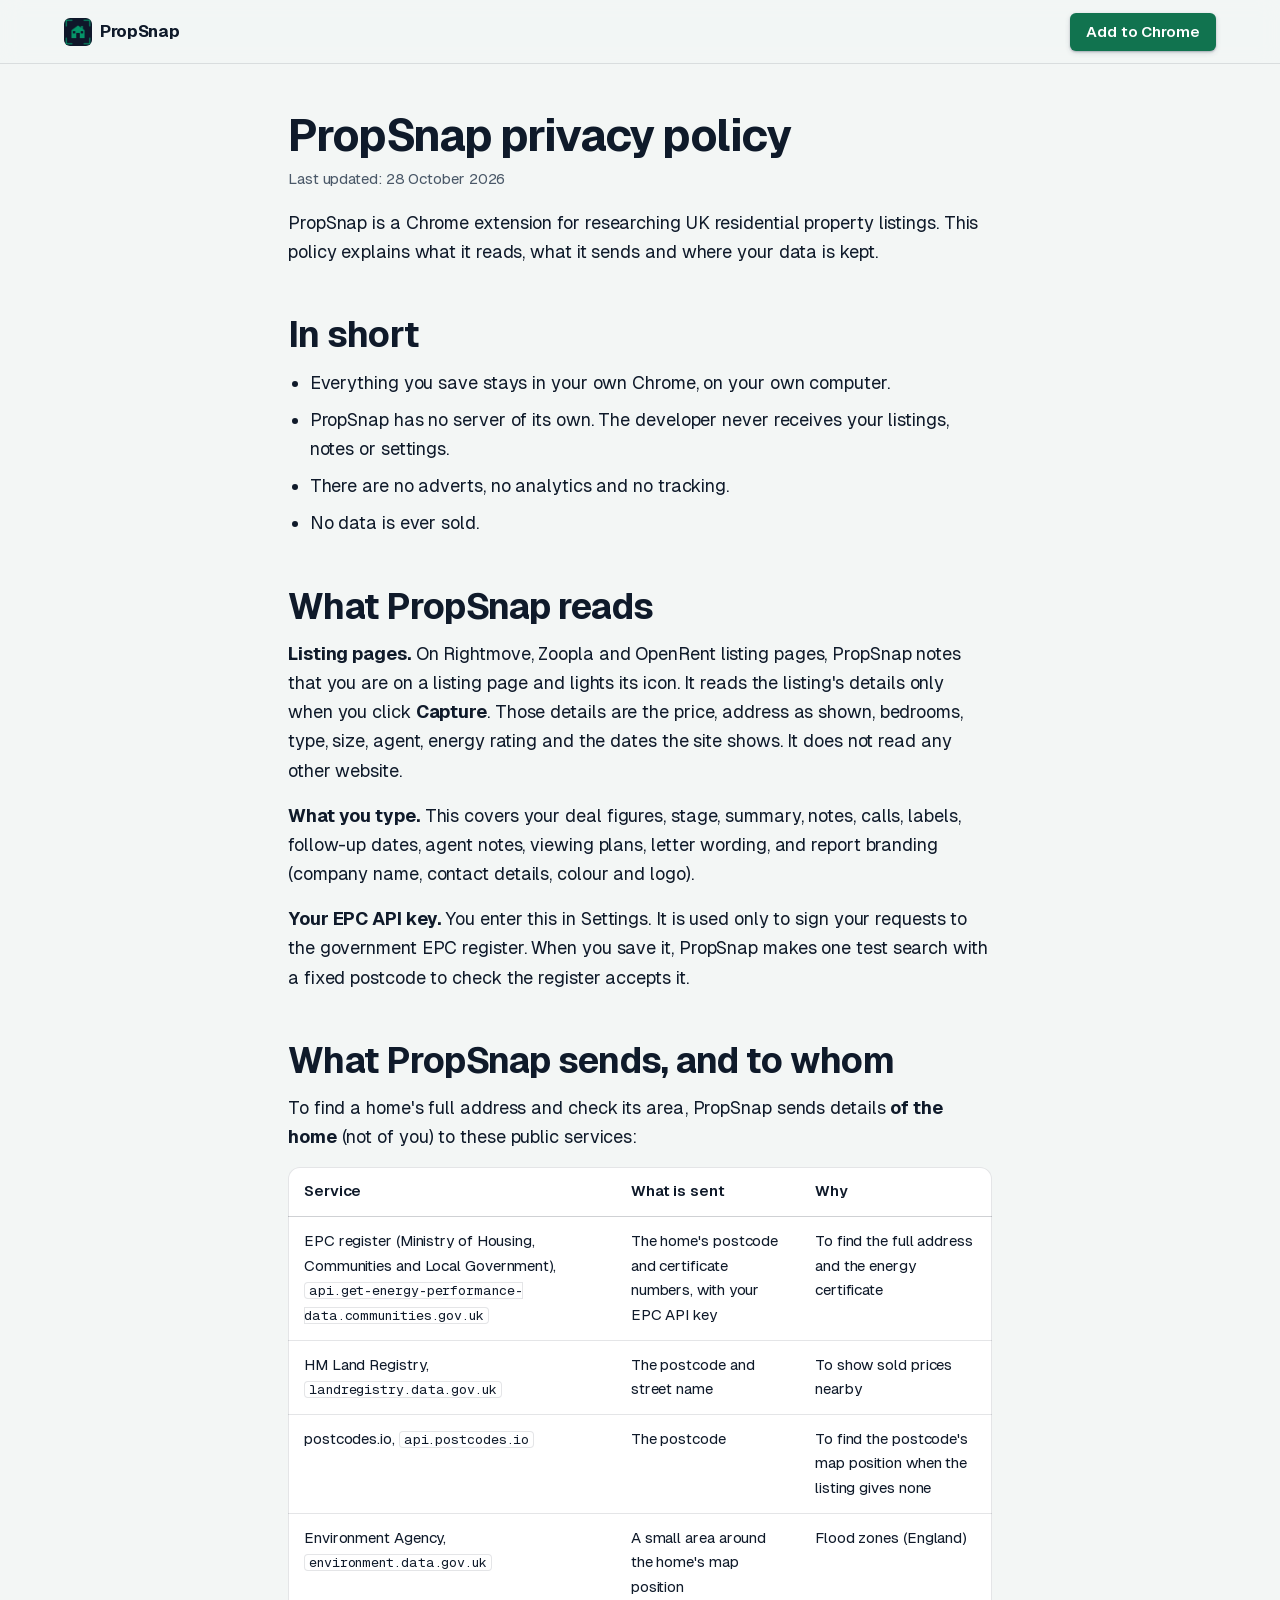
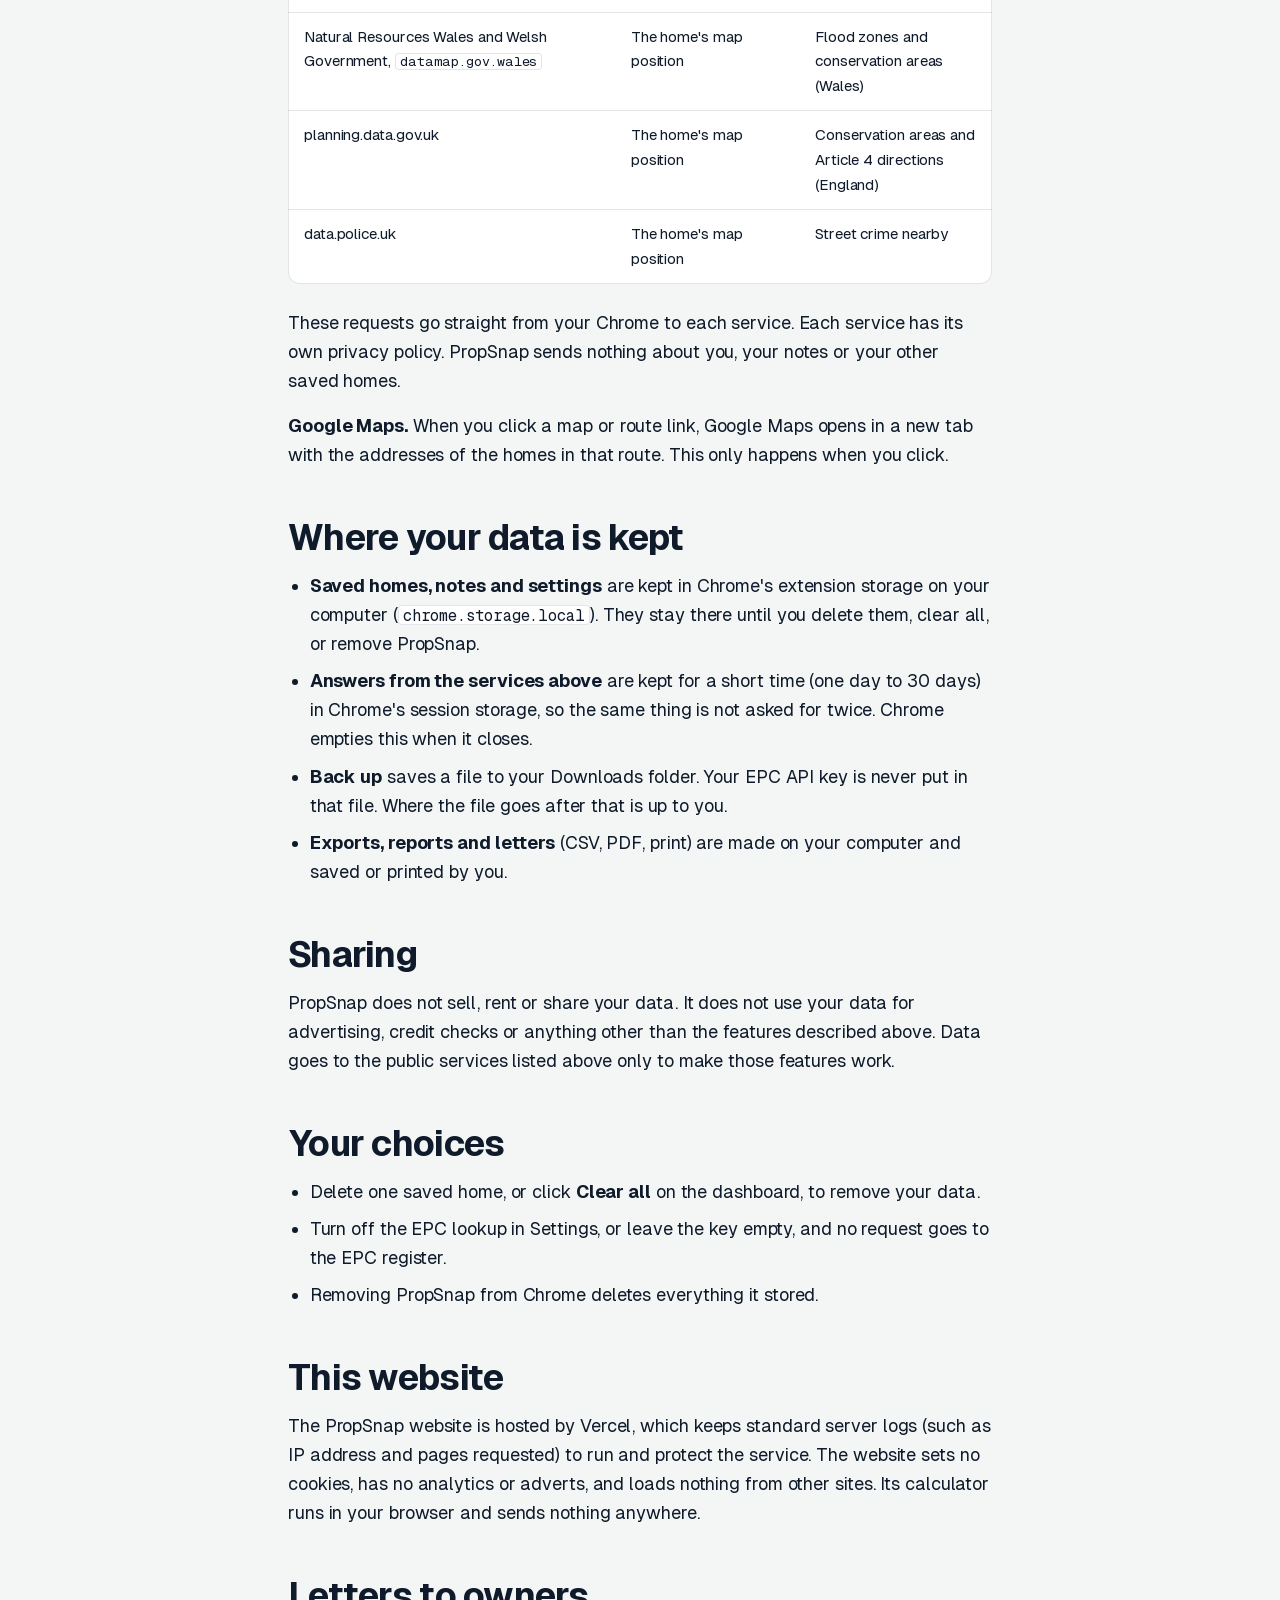
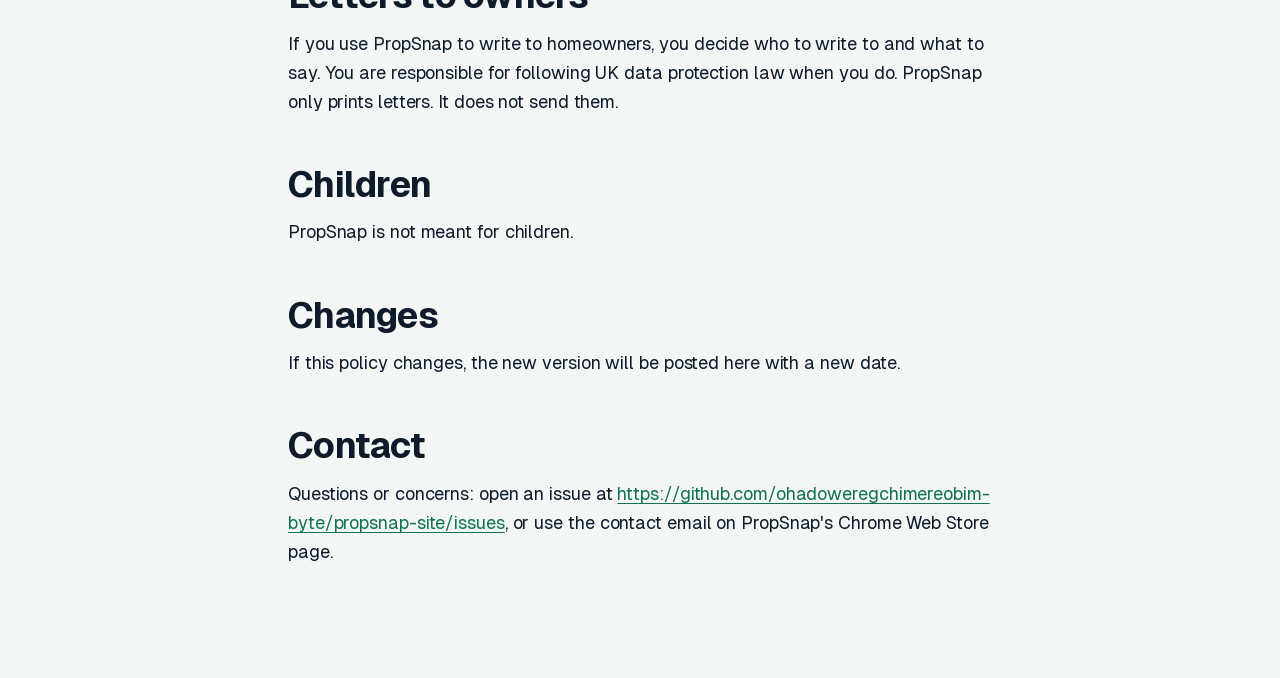
==== privacy.html @ fe771ac7 "Host the landing page on Vercel - vercel.json: no framework, the site is this folder, short URLs   (" ====
<!doctype html>
<html lang="en-GB">
<head>
<meta charset="utf-8">
<meta name="viewport" content="width=device-width, initial-scale=1">
<title>PropSnap privacy policy</title>
<meta name="description" content="What the PropSnap Chrome extension reads, what it sends to which public service, and where your data is kept.">
<link rel="canonical" href="https://propsnap-site.vercel.app/privacy">
<link rel="icon" type="image/png" sizes="32x32" href="img/icon-32.png">
<link rel="stylesheet" href="scrollcraft.css">
<link rel="stylesheet" href="site.css">
</head>
<body class="doc">
<header class="chrome">
  <a class="chrome__brand" href="/" aria-label="PropSnap home">
    <img src="img/icon-32.png" width="28" height="28" alt="">
    <span>PropSnap</span>
  </a>
  <a class="btn btn--primary chrome__cta" href="https://chromewebstore.google.com/detail/ddcjkdlbipmbgdielbhfnbcodddoemjd">Add to Chrome</a>
</header>
<main class="sc-wrap doc__body">
<!-- Generated from PRIVACY.md by tools/build-privacy.mjs. Edit PRIVACY.md, not this file. -->
<h1>PropSnap privacy policy</h1>
<p>Last updated: 28 October 2026</p>
<p>PropSnap is a Chrome extension for researching UK residential property listings. This policy explains what it reads, what it sends and where your data is kept.</p>
<h2>In short</h2>
<ul><li>Everything you save stays in your own Chrome, on your own computer.</li><li>PropSnap has no server of its own. The developer never receives your listings, notes or settings.</li><li>There are no adverts, no analytics and no tracking.</li><li>No data is ever sold.</li></ul>
<h2>What PropSnap reads</h2>
<p><strong>Listing pages.</strong> On Rightmove, Zoopla and OpenRent listing pages, PropSnap notes that you are on a listing page and lights its icon. It reads the listing's details only when you click <strong>Capture</strong>. Those details are the price, address as shown, bedrooms, type, size, agent, energy rating and the dates the site shows. It does not read any other website.</p>
<p><strong>What you type.</strong> This covers your deal figures, stage, summary, notes, calls, labels, follow-up dates, agent notes, viewing plans, letter wording, and report branding (company name, contact details, colour and logo).</p>
<p><strong>Your EPC API key.</strong> You enter this in Settings. It is used only to sign your requests to the government EPC register. When you save it, PropSnap makes one test search with a fixed postcode to check the register accepts it.</p>
<h2>What PropSnap sends, and to whom</h2>
<p>To find a home's full address and check its area, PropSnap sends details <strong>of the home</strong> (not of you) to these public services:</p>
<div class="table-wrap"><table><thead><tr><th scope="col">Service</th><th scope="col">What is sent</th><th scope="col">Why</th></tr></thead><tbody><tr><td>EPC register (Ministry of Housing, Communities and Local Government), <code>api.get-energy-performance-data.communities.gov.uk</code></td><td>The home's postcode and certificate numbers, with your EPC API key</td><td>To find the full address and the energy certificate</td></tr><tr><td>HM Land Registry, <code>landregistry.data.gov.uk</code></td><td>The postcode and street name</td><td>To show sold prices nearby</td></tr><tr><td>postcodes.io, <code>api.postcodes.io</code></td><td>The postcode</td><td>To find the postcode's map position when the listing gives none</td></tr><tr><td>Environment Agency, <code>environment.data.gov.uk</code></td><td>A small area around the home's map position</td><td>Flood zones (England)</td></tr><tr><td>Natural Resources Wales and Welsh Government, <code>datamap.gov.wales</code></td><td>The home's map position</td><td>Flood zones and conservation areas (Wales)</td></tr><tr><td>planning.data.gov.uk</td><td>The home's map position</td><td>Conservation areas and Article 4 directions (England)</td></tr><tr><td>data.police.uk</td><td>The home's map position</td><td>Street crime nearby</td></tr></tbody></table></div>
<p>These requests go straight from your Chrome to each service. Each service has its own privacy policy. PropSnap sends nothing about you, your notes or your other saved homes.</p>
<p><strong>Google Maps.</strong> When you click a map or route link, Google Maps opens in a new tab with the addresses of the homes in that route. This only happens when you click.</p>
<h2>Where your data is kept</h2>
<ul><li><strong>Saved homes, notes and settings</strong> are kept in Chrome's extension storage on your computer (<code>chrome.storage.local</code>). They stay there until you delete them, clear all, or remove PropSnap.</li><li><strong>Answers from the services above</strong> are kept for a short time (one day to 30 days) in Chrome's session storage, so the same thing is not asked for twice. Chrome empties this when it closes.</li><li><strong>Back up</strong> saves a file to your Downloads folder. Your EPC API key is never put in that file. Where the file goes after that is up to you.</li><li><strong>Exports, reports and letters</strong> (CSV, PDF, print) are made on your computer and saved or printed by you.</li></ul>
<h2>Sharing</h2>
<p>PropSnap does not sell, rent or share your data. It does not use your data for advertising, credit checks or anything other than the features described above. Data goes to the public services listed above only to make those features work.</p>
<h2>Your choices</h2>
<ul><li>Delete one saved home, or click <strong>Clear all</strong> on the dashboard, to remove your data.</li><li>Turn off the EPC lookup in Settings, or leave the key empty, and no request goes to the EPC register.</li><li>Removing PropSnap from Chrome deletes everything it stored.</li></ul>
<h2>This website</h2>
<p>The PropSnap website is hosted by Vercel, which keeps standard server logs (such as IP address and pages requested) to run and protect the service. The website sets no cookies, has no analytics or adverts, and loads nothing from other sites. Its calculator runs in your browser and sends nothing anywhere.</p>
<h2>Letters to owners</h2>
<p>If you use PropSnap to write to homeowners, you decide who to write to and what to say. You are responsible for following UK data protection law when you do. PropSnap only prints letters. It does not send them.</p>
<h2>Children</h2>
<p>PropSnap is not meant for children.</p>
<h2>Changes</h2>
<p>If this policy changes, the new version will be posted here with a new date.</p>
<h2>Contact</h2>
<p>Questions or concerns: open an issue at <a href="https://github.com/ohadoweregchimereobim-byte/propsnap-site/issues">https://github.com/ohadoweregchimereobim-byte/propsnap-site/issues</a>, or use the contact email on PropSnap's Chrome Web Store page.</p>
</main>
</body>
</html>
---- scrollcraft.css ----
/* ============================================================================
   scrollcraft.css: the taste floor
   ----------------------------------------------------------------------------
   Two layers, and the split matters:

     TOKENS   what you override per brand. Colour roles, the type ramp, the
              spacing scale, elevation, motion. A brand is ~12 values.
     DEVICES  what the engine drives. Do not restyle these to taste; they are
              the mechanism. Style your own markup instead.

   Nothing here draws a "component". There are no card, badge, or pill classes,
   because a stylesheet that ships those is how every page built on it ends up
   with the same shapes. You get a floor and a vocabulary; the composition is
   yours.
   ========================================================================== */

/* ---------------------------------------------------------------- tokens -- */
:root {
  /* --- colour roles. Override these six and the page is rebranded. -------- */
  --sc-canvas:      #08090b;   /* the page ground. Drift interpolates this.   */
  --sc-surface:     #101217;   /* anything raised off the ground             */
  --sc-ink:         #f4f2ef;   /* primary text                               */
  --sc-ink-soft:    #9a9ba1;   /* secondary text. Tinted, never flat gray.   */
  --sc-accent:      #d8ff3e;   /* ONE accent. It owns a region, not confetti. */
  --sc-accent-ink:  #08090b;   /* text that sits on the accent               */

  --sc-hairline:    color-mix(in oklab, var(--sc-ink) 12%, transparent);
  --sc-hairline-strong: color-mix(in oklab, var(--sc-ink) 22%, transparent);

  /* --- type. Two families max. Display carries voice, text carries prose. - */
  --sc-font-display: "Instrument Sans", "Geist", system-ui, sans-serif;
  --sc-font-text:    "Geist", system-ui, sans-serif;
  --sc-font-mono:    "Geist Mono", ui-monospace, monospace;

  /* Fluid ramp. Tracking tightens as size grows because a face set at 6rem
     with 0 tracking reads loose; this is optical correction, not decoration. */
  --sc-t-xs:   clamp(0.75rem, 0.72rem + 0.15vw, 0.82rem);
  --sc-t-sm:   clamp(0.875rem, 0.84rem + 0.18vw, 0.95rem);
  --sc-t-base: clamp(1rem, 0.96rem + 0.22vw, 1.125rem);
  --sc-t-lg:   clamp(1.2rem, 1.1rem + 0.5vw, 1.5rem);
  --sc-t-xl:   clamp(1.6rem, 1.35rem + 1.2vw, 2.25rem);
  --sc-t-2xl:  clamp(2.1rem, 1.6rem + 2.4vw, 3.4rem);
  --sc-t-3xl:  clamp(2.8rem, 1.9rem + 4.2vw, 5rem);
  --sc-t-4xl:  clamp(3.4rem, 1.9rem + 6.6vw, 7.5rem);

  --sc-track-tight:  -0.035em;
  --sc-track-snug:   -0.02em;
  --sc-track-normal: -0.005em;
  --sc-track-wide:    0.08em;

  --sc-leading-none: 0.94;
  --sc-leading-tight: 1.06;
  --sc-leading-body: 1.62;

  --sc-measure: 62ch;

  /* --- space. 4px base: the useful middle steps an 8-only scale misses. --- */
  --sc-1: 0.25rem;  --sc-2: 0.5rem;   --sc-3: 0.75rem;  --sc-4: 1rem;
  --sc-5: 1.5rem;   --sc-6: 2rem;     --sc-7: 3rem;     --sc-8: 4rem;
  --sc-9: 6rem;     --sc-10: 8rem;    --sc-11: 12rem;

  /* Section rhythm is fluid so a phone doesn't inherit desktop air. */
  --sc-section: clamp(4.5rem, 9vw, 11rem);
  --sc-gutter:  clamp(1.25rem, 5vw, 5.5rem);
  --sc-maxw:    82rem;

  /* --- radius. Pick one scale for the page and hold it. ------------------- */
  --sc-r-sm: 6px;  --sc-r-md: 12px;  --sc-r-lg: 20px;  --sc-r-pill: 999px;

  /* --- elevation. Every shadow has an offset AND a soft blur, and is tinted
         to the canvas hue. A zero-offset coloured halo is decoration, not
         depth, so there isn't one here. ---------------------------------- */
  --sc-shadow-color: 220 40% 2%;
  --sc-e1: 0 1px 2px hsl(var(--sc-shadow-color) / 0.28),
           0 2px 6px -1px hsl(var(--sc-shadow-color) / 0.20);
  --sc-e2: 0 2px 4px hsl(var(--sc-shadow-color) / 0.24),
           0 8px 18px -4px hsl(var(--sc-shadow-color) / 0.30);
  --sc-e3: 0 4px 8px hsl(var(--sc-shadow-color) / 0.22),
           0 18px 40px -8px hsl(var(--sc-shadow-color) / 0.38),
           0 48px 90px -24px hsl(var(--sc-shadow-color) / 0.30);

  /* Edge light: a 1px top highlight sells a raised surface better than any
     amount of blur, because real raised things catch light on their lip. */
  --sc-edge: inset 0 1px 0 color-mix(in oklab, var(--sc-ink) 10%, transparent);

  /* --- motion. Built-in CSS easings are too weak for UI. ------------------ */
  --sc-ease-out:    cubic-bezier(0.23, 1, 0.32, 1);
  --sc-ease-in-out: cubic-bezier(0.77, 0, 0.175, 1);
  --sc-ease-drawer: cubic-bezier(0.32, 0.72, 0, 1);
  --sc-d-fast: 160ms;  --sc-d-base: 240ms;  --sc-d-slow: 420ms;

  --sc-z-stage: 1; --sc-z-copy: 20; --sc-z-chrome: 60;
}

/* --------------------------------------------------------------- reset -- */
*, *::before, *::after { box-sizing: border-box; }
html { -webkit-text-size-adjust: 100%; scroll-behavior: smooth; }
@media (prefers-reduced-motion: reduce) { html { scroll-behavior: auto; } }

body {
  margin: 0;
  background: var(--sc-canvas);
  color: var(--sc-ink);
  font-family: var(--sc-font-text);
  font-size: var(--sc-t-base);
  line-height: var(--sc-leading-body);
  letter-spacing: var(--sc-track-normal);
  -webkit-font-smoothing: antialiased;
  text-rendering: optimizeLegibility;
  font-synthesis-weight: none;
  overflow-x: clip;
}
img, video, canvas, svg { display: block; max-width: 100%; }
button, input, select, textarea { font: inherit; color: inherit; }

/* ------------------------------------------------- the browser surfaces --
   The parts you did not draw still carry the design. Selection, caret, focus
   ring, scrollbar and tabular numerals all ship with defaults that belong to no
   design system. Theming them is the cheapest signal that a page was built
   rather than assembled, and it is the step that gets skipped most reliably. */
::selection { background: var(--sc-accent); color: var(--sc-accent-ink); }
:root { caret-color: var(--sc-accent); accent-color: var(--sc-accent); }
:focus-visible {
  outline: 2px solid var(--sc-accent);
  outline-offset: 3px;
  border-radius: var(--sc-r-sm);
}
:where(a) { color: inherit; text-decoration-thickness: 1px; text-underline-offset: 0.22em; }
@supports (scrollbar-color: auto) {
  html { scrollbar-color: color-mix(in oklab, var(--sc-ink) 26%, transparent) transparent; scrollbar-width: thin; }
}
:where(table, .sc-nums, [data-sc-count]) { font-variant-numeric: tabular-nums; }

/* ----------------------------------------------------------- typography -- */
.sc-display {
  font-family: var(--sc-font-display);
  font-weight: 500;
  line-height: var(--sc-leading-none);
  letter-spacing: var(--sc-track-tight);
  text-wrap: balance;
  margin: 0;
}
.sc-display--xl { font-size: var(--sc-t-4xl); }
.sc-display--lg { font-size: var(--sc-t-3xl); }
.sc-display--md { font-size: var(--sc-t-2xl); letter-spacing: var(--sc-track-snug); }
.sc-lede {
  font-size: var(--sc-t-lg);
  line-height: 1.44;
  letter-spacing: var(--sc-track-snug);
  color: var(--sc-ink);
  max-width: 46ch;
  text-wrap: pretty;
  margin: 0;
}
.sc-body { max-width: var(--sc-measure); color: var(--sc-ink-soft); text-wrap: pretty; margin: 0; }
.sc-label {
  font-family: var(--sc-font-mono);
  font-size: var(--sc-t-xs);
  letter-spacing: var(--sc-track-wide);
  text-transform: uppercase;
  color: var(--sc-ink-soft);
}

/* ---------------------------------------------------------------- layout -- */
.sc-wrap { width: 100%; max-width: var(--sc-maxw); margin-inline: auto; padding-inline: var(--sc-gutter); }
.sc-section { padding-block: var(--sc-section); }
/* More space above a heading than below it: the gap belongs to the boundary,
   not to the pair. */
.sc-stack > * + * { margin-top: var(--sc-4); }
.sc-stack > :is(h1,h2,h3) { margin-top: var(--sc-7); }
.sc-stack > :is(h1,h2,h3):first-child { margin-top: 0; }
.sc-rule { height: 1px; border: 0; background: var(--sc-hairline); margin: 0; }

/* =============================================================== DEVICES ==
   Driven by the engine. Restyle your own markup, not these.                */

.sc-act--pinned { position: relative; }
.sc-stage {
  position: sticky; top: 0;
  height: 100vh; height: 100svh;
  overflow: clip;
  z-index: var(--sc-z-stage);
}

/* scrub / sequence media */
.sc-stage :is(video[data-sc-scrub], canvas[data-sc-sequence], .sc-stage__poster) {
  position: absolute; inset: 0;
  width: 100%; height: 100%;
  object-fit: cover;
}
video[data-sc-scrub] { opacity: 0; transition: opacity 380ms var(--sc-ease-out); }
.sc-has-clip video[data-sc-scrub] { opacity: 1; }
/* The poster is a live frame-holder, not a placeholder: it stays up until a
   real video frame has painted, which is what stops the blank-stage flash. */
.sc-stage__poster { z-index: 0; transition: opacity 380ms var(--sc-ease-out); }
.sc-has-clip .sc-stage__poster { opacity: 0; }

/* A scrim only where text sits. A full-frame darkening layer flattens the
   image everywhere to fix contrast in one corner. */
.sc-scrim {
  position: absolute; inset: 0; pointer-events: none; z-index: 1;
  background: linear-gradient(
    var(--sc-scrim-angle, 180deg),
    color-mix(in oklab, var(--sc-canvas) var(--sc-scrim-a, 78%), transparent) 0%,
    color-mix(in oklab, var(--sc-canvas) 30%, transparent) 42%,
    transparent 68%);
}
/* Point the scrim at the copy. A scrim gradient that darkens the top while the
   copy sits at the bottom fixes contrast nowhere and flattens the image
   everywhere, which is the most common way text-over-video goes wrong. */
.sc-scrim--bottom { --sc-scrim-angle: 0deg; }
.sc-scrim--left   { --sc-scrim-angle: 90deg; }
.sc-scrim--right  { --sc-scrim-angle: 270deg; }

/* Corner scrims, for copy anchored to a corner. An edge gradient has to darken
   a whole band across the frame to cover one corner; a corner gradient puts the
   density where the text is and leaves the rest of the image alone. Pair with
   .sc-copy--lead / .sc-copy--trail. */
.sc-scrim--lead {
  background: linear-gradient(to top right,
    color-mix(in oklab, var(--sc-canvas) 94%, transparent) 0%,
    color-mix(in oklab, var(--sc-canvas) 72%, transparent) 30%,
    color-mix(in oklab, var(--sc-canvas) 30%, transparent) 52%,
    transparent 72%);
}
.sc-scrim--trail {
  background: linear-gradient(to top left,
    color-mix(in oklab, var(--sc-canvas) 94%, transparent) 0%,
    color-mix(in oklab, var(--sc-canvas) 72%, transparent) 30%,
    color-mix(in oklab, var(--sc-canvas) 30%, transparent) 52%,
    transparent 72%);
}
/* A band across the bottom, for copy that spans the full width of the frame.
   That is what both corner anchors become below 860px, and it is also the right
   shape whenever the copy block is wider than a corner. */
.sc-scrim--band {
  background: linear-gradient(to top,
    color-mix(in oklab, var(--sc-canvas) 94%, transparent) 0%,
    color-mix(in oklab, var(--sc-canvas) 74%, transparent) 22%,
    color-mix(in oklab, var(--sc-canvas) 30%, transparent) 42%,
    transparent 58%);
}
.sc-scrim--vignette {
  background: radial-gradient(120% 90% at 50% 45%, transparent 40%,
              color-mix(in oklab, var(--sc-canvas) 70%, transparent) 100%);
}

/* copy over a stage.
   max-width is in rem, never ch. A `ch` on this container resolves against the
   CONTAINER's font-size (body size), not the display size of the heading inside
   it, so `max-width: 20ch` here silently produces a ~180px column and wraps a
   hero headline to six lines. Set a ch measure on the text element itself. */
.sc-copy {
  position: absolute; z-index: var(--sc-z-copy);
  inset-inline: var(--sc-gutter);
  max-width: min(46rem, 76vw);
  will-change: opacity, transform;
}
.sc-copy--lead   { left: var(--sc-gutter); bottom: clamp(3rem, 12vh, 9rem); }
/* inset-inline FIRST. It is the shorthand for left+right, so declaring it after
   `left: 50%` resets left to auto and the block drifts off the left edge. */
.sc-copy--center { inset-inline: auto; left: 50%; top: 50%; translate: -50% -50%; text-align: center; }
.sc-copy--trail  { inset-inline: auto; right: var(--sc-gutter); bottom: clamp(3rem, 12vh, 9rem); text-align: right; }

/* cue defaults: the engine writes opacity/transform inline, these are the
   pre-paint state so nothing flashes before the first read() */
[data-sc-cue] { opacity: 0; will-change: opacity, transform; }
.sc-ready [data-sc-cue] { transition: none; }

/* kinetic split */
.sc-split { display: inline-block; overflow: hidden; vertical-align: top; }
/* Descenders live below the baseline; a line mask clipped to the line box eats
   the tails off g, y, p, j. The padding buys them room back. */
.sc-split--line { display: block; padding-bottom: 0.14em; margin-bottom: -0.14em; }
.sc-split__i { display: inline-block; will-change: transform, opacity; }
.sc-is-split { opacity: 1 !important; }

/* horizontal rail */
[data-sc-pan] { display: flex; will-change: transform; }

/* reveal + parallax */
[data-sc-reveal] { will-change: clip-path; }
[data-sc-parallax] { will-change: transform; }

/* flow reveal (fires once) */
[data-sc-in], [data-sc-stagger] > * {
  opacity: 0;
  transform: translate3d(0, 14px, 0);
  transition: opacity 620ms var(--sc-ease-out), transform 620ms var(--sc-ease-out);
}
[data-sc-in].sc-in, [data-sc-stagger] > .sc-in { opacity: 1; transform: none; }

/* pointer devices */
[data-sc-tilt] { transform-style: preserve-3d; will-change: transform; }
[data-sc-magnet] { will-change: transform; }
/* isolation always; position only if nothing more specific already set it.
   Written with :where() (zero specificity) on purpose: a plain `position:
   relative` here has the same weight as `.sc-stage` and, being later in the
   file, silently wins. A stage carrying both attributes then stops being
   sticky and the whole act scrolls away instead of pinning. */
[data-sc-spotlight] { isolation: isolate; }
:where([data-sc-spotlight]) { position: relative; }
[data-sc-spotlight]::after {
  content: ""; position: absolute; inset: 0; pointer-events: none; z-index: 2;
  background: radial-gradient(
    28rem 28rem at calc(var(--sc-mx, 0.5) * 100%) calc(var(--sc-my, 0.5) * 100%),
    color-mix(in oklab, var(--sc-accent) 16%, transparent), transparent 70%);
  opacity: 0; transition: opacity var(--sc-d-slow) var(--sc-ease-out);
}
[data-sc-spotlight]:hover::after { opacity: 1; }

/* =========================================================== WORLDFLIGHT ==
   One fixed stage for the whole page. The only thing in document flow is the
   spacer, and it is empty. If you find yourself adding a section here, you want
   act mode instead: the moment a real block scrolls past the fixed stage, the
   page has a seam again and the whole point is gone.                        */

[data-sc-mode="worldflight"] { position: relative; }

.sc-world {
  position: fixed; inset: 0;
  overflow: clip;
  z-index: var(--sc-z-stage);
  background: var(--sc-canvas);
}

/* Every leg is mounted for the life of the page and stacked in the same box.
   The engine owns opacity, visibility and z-index here; do not set them. */
.sc-world__seg {
  position: absolute; inset: 0;
  opacity: 0;
  will-change: opacity;
}
.sc-world__seg > :is(video, img, canvas) {
  position: absolute; inset: 0;
  width: 100%; height: 100%;
  object-fit: cover;
}
/* The poster is the frame-holder AND the first camera move: the engine pushes
   it in slowly until a real decoded frame is available to replace it. */
.sc-world__poster {
  z-index: 0;
  transform-origin: 50% 50%;
  transition: opacity 420ms var(--sc-ease-out);
}
.sc-world__seg > video { z-index: 1; }
.sc-world__seg.sc-has-clip .sc-world__poster { opacity: 0; }
/* The act stylesheet lights a clip through its ancestor act. A worldflight leg
   has no act, so match the class the engine also writes on the clip itself. */
video[data-sc-scrub].sc-has-clip { opacity: 1; }

/* The copy layer is fixed too, and inert by default: the engine hands
   pointer-events back to a block only while it is actually legible. */
.sc-world__copy {
  position: fixed; inset: 0;
  z-index: var(--sc-z-copy);
  pointer-events: none;
}
.sc-world__scrim { position: absolute; inset: 0; pointer-events: none; z-index: 0; }
[data-sc-copy] {
  opacity: 0;
  pointer-events: none;
  will-change: opacity, transform;
}
.sc-ready [data-sc-copy] { transition: none; }

/* The track. Empty on purpose. */
.sc-world__spacer { pointer-events: none; }

/* scroll progress */
[data-sc-progress] {
  position: fixed; inset: 0 0 auto 0; height: 2px; z-index: var(--sc-z-chrome);
  background: var(--sc-accent); transform-origin: 0 50%; transform: scaleX(0);
  will-change: transform;
}

/* ----------------------------------------------------------- atmosphere --
   Depth is not only shadow. Grain keeps a flat dark ground from banding, and
   it is the difference between "a dark page" and "a lit room". */
.sc-grain { position: fixed; inset: 0; pointer-events: none; z-index: 3; opacity: 0.045; }
.sc-grain::before {
  content: ""; position: absolute; inset: -50%;
  background-image: url("data:image/svg+xml;utf8,<svg xmlns='http://www.w3.org/2000/svg' width='140' height='140'><filter id='n'><feTurbulence type='fractalNoise' baseFrequency='0.85' numOctaves='3'/></filter><rect width='140' height='140' filter='url(%23n)'/></svg>");
}

/* -------------------------------------------------------- reduced motion -- */
@media (prefers-reduced-motion: reduce) {
  /* Fewer and gentler, not zero. Opacity still carries the reveal so the page
     is comprehensible; every position change is dropped. */
  [data-sc-in], [data-sc-stagger] > * { transform: none; transition-duration: 220ms; }
  [data-sc-parallax], [data-sc-pan], .sc-split__i { transform: none !important; }
  /* A wipe is a position change too. Show reveal content settled. */
  [data-sc-reveal] { clip-path: none !important; }
  /* A rail's transform IS its navigation, not decoration. Zeroing it the way
     parallax and kinetic type are zeroed parks the act on its first screenful
     and makes everything past the fold unreachable: a device degrading into
     missing content. Hand the travel back to the reader as an ordinary scroll
     region instead, so the same items are all still gettable without motion.
     A build that would rather re-lay the rail out as a grid can still do that;
     this is the floor, not the ceiling. */
  [data-sc-act="pan"] .sc-stage,
  [data-sc-act="pan"] [data-sc-stage] {
    overflow-x: auto; overflow-y: hidden;
    overscroll-behavior-x: contain;
    scroll-snap-type: x proximity;
  }
  [data-sc-pan] > * { scroll-snap-align: center; }
  [data-sc-spotlight]::after { display: none; }
  /* A worldflight keeps its whole story here. No clip is ever fetched, so the
     posters are the film, and they cross-dissolve through exactly the same
     seams at exactly the same scroll positions. The push-in and the copy drift
     are the only things that go. */
  .sc-world__poster, [data-sc-copy] { transform: none !important; }
}

/* --------------------------------------------------------------- mobile -- */
@media (max-width: 860px) {
  .sc-copy { inset-inline: var(--sc-gutter); max-width: none; }
  .sc-copy--trail { text-align: left; }
  .sc-stage { height: 100svh; }
  /* .sc-copy--trail re-anchors to the left and spans the full width here, so a
     bottom-RIGHT corner gradient darkens the one corner the copy just left and
     guarantees a contrast failure over any bright clip. Point the density at
     the copy: the same band .sc-scrim--band paints. */
  .sc-scrim--trail {
    background: linear-gradient(to top,
      color-mix(in oklab, var(--sc-canvas) 94%, transparent) 0%,
      color-mix(in oklab, var(--sc-canvas) 74%, transparent) 22%,
      color-mix(in oklab, var(--sc-canvas) 30%, transparent) 42%,
      transparent 58%);
  }
}
---- site.css ----
/* PropSnap landing page. The engine (scrollcraft.css) is the mechanism; this
   file is the brand: six colours, one face, and the page's own layout. */

@font-face {
  font-family: "Geist";
  src: url("fonts/Geist-Variable.woff2") format("woff2");
  font-weight: 100 900;
  font-display: swap;
}
@font-face {
  font-family: "Geist Mono";
  src: url("fonts/GeistMono-Variable.woff2") format("woff2");
  font-weight: 100 900;
  font-display: swap;
}

:root {
  /* Light, cool and precise: the icon's navy as ink, its green as the one accent */
  --sc-canvas:     #f3f6f5;
  --sc-surface:    #ffffff;
  --sc-ink:        #0f1a2a;
  --sc-ink-soft:   #4a5868;
  --sc-accent:     #11734f;
  --sc-accent-ink: #ffffff;
  --sc-font-display: "Geist", system-ui, sans-serif;
  --sc-font-text:    "Geist", system-ui, sans-serif;
  --sc-font-mono:    "Geist Mono", ui-monospace, monospace;
  --sc-shadow-color: 215 40% 20%;

  --line: color-mix(in oklab, var(--sc-ink) 11%, transparent);
  --line-strong: color-mix(in oklab, var(--sc-ink) 20%, transparent);
  --ok: #11734f;
  --warn: #8a5300;
  --chrome-h: 64px;
}

body { background: var(--sc-canvas); color: var(--sc-ink); }
::selection { background: color-mix(in oklab, var(--sc-accent) 22%, transparent); }
:focus-visible { outline: 2px solid var(--sc-accent); outline-offset: 3px; border-radius: 4px; }

.skip {
  position: absolute; left: var(--sc-4); top: -100px; z-index: 100;
  background: var(--sc-ink); color: var(--sc-canvas); padding: var(--sc-2) var(--sc-3); border-radius: var(--sc-r-sm);
}
.skip:focus { top: var(--sc-3); }

/* ------------------------------------------------------------- buttons -- */
.btn {
  display: inline-flex; align-items: center; justify-content: center; gap: var(--sc-2);
  min-height: 44px; padding: 0 var(--sc-5); border-radius: var(--sc-r-sm);
  font: 600 var(--sc-t-sm)/1 var(--sc-font-text); letter-spacing: -0.005em;
  text-decoration: none; white-space: nowrap;
  transition: transform var(--sc-d-fast) var(--sc-ease-out), background-color var(--sc-d-fast) var(--sc-ease-out), box-shadow var(--sc-d-fast) var(--sc-ease-out);
}
.btn:active { transform: translateY(1px); }
.btn--primary { background: var(--sc-accent); color: var(--sc-accent-ink); box-shadow: var(--sc-e1); }
.btn--quiet { color: var(--sc-ink); box-shadow: inset 0 0 0 1px var(--line-strong); }
.btn--big { min-height: 52px; padding: 0 var(--sc-6); font-size: var(--sc-t-base); }
@media (hover: hover) and (pointer: fine) {
  .btn--primary:hover { background: color-mix(in oklab, var(--sc-accent) 88%, black); }
  .btn--quiet:hover { background: var(--sc-surface); }
}
.link { color: var(--sc-accent); font-weight: 600; text-underline-offset: 3px; text-decoration-thickness: 1px; }

/* -------------------------------------------------------------- chrome -- */
.chrome {
  position: fixed; inset: 0 0 auto; z-index: var(--sc-z-chrome); height: var(--chrome-h);
  display: flex; align-items: center; gap: var(--sc-5); padding-inline: var(--sc-gutter);
  background: color-mix(in oklab, var(--sc-canvas) 86%, transparent);
  backdrop-filter: saturate(1.4) blur(10px);
  border-bottom: 1px solid var(--line);
}
.chrome__brand { display: inline-flex; align-items: center; gap: var(--sc-2); color: var(--sc-ink); text-decoration: none; font-weight: 700; letter-spacing: -0.02em; font-size: 1.05rem; }
.chrome__brand img { border-radius: 6px; }
.chrome__tabs { display: flex; gap: var(--sc-1); margin-inline: auto; }
.chrome__tabs a {
  padding: var(--sc-2) var(--sc-3); border-radius: var(--sc-r-sm);
  color: var(--sc-ink-soft); text-decoration: none; font-size: var(--sc-t-sm); font-weight: 500;
  transition: color var(--sc-d-fast) var(--sc-ease-out), background-color var(--sc-d-fast) var(--sc-ease-out);
}
.chrome__tabs a[aria-current="true"] { color: var(--sc-ink); background: var(--sc-surface); box-shadow: inset 0 0 0 1px var(--line); }
.chrome__cta { min-height: 38px; padding-inline: var(--sc-4); }
@media (max-width: 960px) { .chrome__tabs { display: none; } .chrome__cta { margin-left: auto; } }

/* ---------------------------------------------------------- type scale -- */
.h2 {
  margin: 0; font-family: var(--sc-font-display); font-weight: 650;
  font-size: clamp(1.75rem, 1.35rem + 1.6vw, 2.6rem); line-height: 1.08;
  letter-spacing: -0.03em; text-wrap: balance;
}
.sc-body { color: var(--sc-ink-soft); }

/* ------------------------------------------------- pinned stage layout -- */
.stage {
  display: flex; align-items: center;
  padding: calc(var(--chrome-h) + var(--sc-5)) var(--sc-gutter) var(--sc-5);
}

/* Act 1: help panel beside a working surface */
.stage__grid {
  width: 100%; max-width: var(--sc-maxw); margin-inline: auto;
  display: grid; grid-template-columns: minmax(0, 5fr) minmax(0, 6fr); gap: clamp(2rem, 5vw, 5rem); align-items: center;
}
.help__title {
  margin: 0; font-weight: 700; font-size: clamp(2.1rem, 1.4rem + 2.6vw, 3.6rem);
  line-height: 1.02; letter-spacing: -0.04em; text-wrap: balance;
}
.help__lede { margin: var(--sc-5) 0 0; max-width: 46ch; color: var(--sc-ink-soft); font-size: var(--sc-t-lg); line-height: 1.5; text-wrap: pretty; }
.help__actions { display: flex; flex-wrap: wrap; gap: var(--sc-3); margin-top: var(--sc-6); }

.surface {
  position: relative; background: var(--sc-surface); border-radius: var(--sc-r-md);
  box-shadow: var(--sc-e3), inset 0 0 0 1px var(--line);
  overflow: hidden;
}
.surface__bar {
  display: flex; align-items: center; gap: 6px; padding: var(--sc-3) var(--sc-4);
  border-bottom: 1px solid var(--line); background: color-mix(in oklab, var(--sc-canvas) 60%, white);
}
.dot { width: 9px; height: 9px; border-radius: 50%; background: var(--line-strong); }
.surface__url { margin-left: var(--sc-3); font: 500 var(--sc-t-xs)/1 var(--sc-font-mono); color: var(--sc-ink-soft); }
.surface__tag, .tag {
  margin-left: auto; padding: 3px 8px; border-radius: var(--sc-r-pill);
  font: 600 0.7rem/1.2 var(--sc-font-text); letter-spacing: 0.06em; text-transform: uppercase;
  color: var(--sc-ink-soft); box-shadow: inset 0 0 0 1px var(--line-strong);
}
.listing { padding: var(--sc-5) var(--sc-5) var(--sc-4); }
.listing__price { margin: 0; font-size: var(--sc-t-xl); font-weight: 700; letter-spacing: -0.03em; font-variant-numeric: tabular-nums; }
.listing__qual { display: block; font-size: var(--sc-t-xs); font-weight: 500; letter-spacing: 0; color: var(--sc-ink-soft); }
.listing__addr { margin: var(--sc-2) 0 0; font-size: var(--sc-t-base); font-weight: 500; }
.listing__meta { margin: var(--sc-1) 0 0; font-size: var(--sc-t-sm); color: var(--sc-ink-soft); }

.popup {
  margin: 0 var(--sc-4) var(--sc-4); border-radius: var(--sc-r-sm);
  background: var(--sc-canvas); box-shadow: inset 0 0 0 1px var(--line);
  padding: var(--sc-4);
}
.popup__head { display: flex; align-items: center; gap: var(--sc-2); font-size: var(--sc-t-sm); }
.popup__head img { border-radius: 4px; }
.popup__btn {
  margin-left: auto; padding: 6px 12px; border-radius: var(--sc-r-sm);
  background: var(--sc-accent); color: var(--sc-accent-ink); font-weight: 600; font-size: var(--sc-t-xs);
  /* pressed while the capture runs, released once the address is found */
  transform: translateY(calc(clamp(0, (var(--sc-p, 0) - 0.12) * 40, 1) * clamp(0, (0.56 - var(--sc-p, 0)) * 40, 1) * 1px));
  opacity: calc(1 - 0.35 * clamp(0, (var(--sc-p, 0) - 0.12) * 40, 1) * clamp(0, (0.56 - var(--sc-p, 0)) * 40, 1));
}
.popup__status { position: relative; height: 1.6em; margin-top: var(--sc-3); font-size: var(--sc-t-sm); color: var(--sc-ink-soft); }
.popup__status p { position: absolute; inset: 0 auto auto 0; margin: 0; white-space: nowrap; }
.popup__status .is-found { color: var(--ok); font-weight: 600; }

.rows { margin: var(--sc-3) 0 0; }
.row { display: grid; grid-template-columns: 7.5rem 1fr; gap: var(--sc-3); padding: var(--sc-3) 0; border-top: 1px solid var(--line); }
.row dt { font-size: var(--sc-t-xs); color: var(--sc-ink-soft); padding-top: 2px; }
.row dd { margin: 0; font-size: var(--sc-t-sm); }
.addr { font-weight: 650; font-size: var(--sc-t-base) !important; letter-spacing: -0.01em; }

/* The signature move: each hidden character sits under a bar that lifts as
   the capture finishes. --at is the point in the act where its bar goes. */
.glyph {
  --lift: clamp(0, (var(--sc-p, 0) - var(--at)) / 0.05, 1);
  position: relative; display: inline-block; min-width: 0.62em; text-align: center;
  font-variant-numeric: tabular-nums; color: color-mix(in oklab, var(--ok) calc(var(--lift) * 100%), var(--sc-ink));
}
.glyph::after {
  content: ""; position: absolute; inset: 0.08em -0.02em 0.04em; border-radius: 2px;
  background: var(--sc-ink);
  transform-origin: right center;
  transform: scaleX(calc(1 - var(--lift)));
}
.surface__note, .shot__note {
  margin: 0; padding: var(--sc-2) var(--sc-4) var(--sc-3);
  font-size: var(--sc-t-xs); color: var(--sc-ink-soft);
}

/* --------------------------------------------------- Act 2: the facts -- */
.act-facts { padding-block: clamp(3rem, 6vw, 6rem) var(--sc-section); }
.facts {
  display: grid; gap: var(--sc-6) clamp(2rem, 4vw, 4rem);
  grid-template-columns: minmax(0, 4fr) minmax(0, 7fr);
  grid-template-areas: "intro sold" "area sold";
  align-items: start;
}
.facts__intro { grid-area: intro; padding-top: var(--sc-4); }
.panel--sold { grid-area: sold; }
.panel--area { grid-area: area; }
.panel { background: var(--sc-surface); border-radius: var(--sc-r-md); box-shadow: var(--sc-e2), inset 0 0 0 1px var(--line); overflow: hidden; }
.panel__head { display: flex; align-items: center; gap: var(--sc-3); padding: var(--sc-4) var(--sc-5); border-bottom: 1px solid var(--line); }
.panel__head h3 { margin: 0; font-size: var(--sc-t-base); font-weight: 650; letter-spacing: -0.01em; }
.table { width: 100%; border-collapse: collapse; font-size: var(--sc-t-sm); font-variant-numeric: tabular-nums; }
.table th { text-align: left; font-weight: 500; font-size: var(--sc-t-xs); color: var(--sc-ink-soft); padding: var(--sc-3) var(--sc-5) var(--sc-2); }
.table td { padding: var(--sc-3) var(--sc-5); border-top: 1px solid var(--line); }
.table .num { text-align: right; font-family: var(--sc-font-mono); font-size: 0.92em; }
.panel__sum { display: flex; flex-wrap: wrap; justify-content: space-between; gap: var(--sc-2) var(--sc-5); margin: 0; padding: var(--sc-4) var(--sc-5); border-top: 1px solid var(--line-strong); font-size: var(--sc-t-sm); color: var(--sc-ink-soft); }
.panel__sum strong { color: var(--sc-ink); font-variant-numeric: tabular-nums; }
.checks { list-style: none; margin: 0; padding: var(--sc-1) 0; }
.checks li { display: grid; grid-template-columns: 9rem 1fr; gap: var(--sc-3); padding: var(--sc-3) var(--sc-5); font-size: var(--sc-t-sm); }
.checks li + li { border-top: 1px solid var(--line); }
.checks__k { color: var(--sc-ink-soft); }
.checks__v.is-ok { color: var(--ok); font-weight: 600; }
.checks__v.is-warn { color: var(--warn); font-weight: 600; }
.band { display: inline-block; padding: 1px 6px; border-radius: 3px; font: 700 0.85em/1.4 var(--sc-font-mono); }
/* EPC chart colours, data only */
.band--e { background: #f9ac64; color: #1a1205; }
.band--b { background: #1db35a; color: #04140a; }

/* ------------------------------------------------- Act 3: the toolkit -- */
.tool {
  width: 100%; max-width: var(--sc-maxw); margin-inline: auto;
  display: grid; grid-template-columns: minmax(0, 4fr) minmax(0, 7fr); gap: clamp(2rem, 4vw, 4rem); align-items: center;
}
.tool__steps { position: relative; margin-top: var(--sc-6); min-height: 13rem; }
.tool__step { position: absolute; inset: 0 0 auto 0; }
.tool__step h3 { margin: 0; font-size: var(--sc-t-lg); font-weight: 650; letter-spacing: -0.02em; }
.tool__step p { margin: var(--sc-3) 0 0; color: var(--sc-ink-soft); max-width: 44ch; line-height: 1.55; text-wrap: pretty; }
.tool__screen { position: relative; aspect-ratio: 1280 / 800; }
.shot { position: absolute; inset: 0; margin: 0; border-radius: var(--sc-r-md); overflow: hidden; background: var(--sc-surface); box-shadow: var(--sc-e3), inset 0 0 0 1px var(--line); }
.shot img { display: block; width: 100%; height: 100%; object-fit: cover; object-position: top left; }
.shot__note { position: absolute; top: 100%; left: 0; padding-left: 0; }

/* ---------------------------------------- Act 4: trust, then the close -- */
.trust { display: grid; grid-template-columns: minmax(0, 5fr) minmax(0, 6fr); gap: var(--sc-7) clamp(2rem, 5vw, 5rem); align-items: start; }
.faq details { border-top: 1px solid var(--line-strong); }
.faq details:last-child { border-bottom: 1px solid var(--line-strong); }
.faq summary {
  list-style: none; cursor: pointer; display: flex; justify-content: space-between; gap: var(--sc-4);
  padding: var(--sc-4) 0; font-weight: 600; font-size: var(--sc-t-base);
}
.faq summary::-webkit-details-marker { display: none; }
.faq summary::after { content: "+"; font: 400 1.3rem/1 var(--sc-font-mono); color: var(--sc-ink-soft); transition: transform var(--sc-d-fast) var(--sc-ease-out); }
.faq details[open] summary::after { transform: rotate(45deg); }
.faq details p { margin: 0 0 var(--sc-5); color: var(--sc-ink-soft); max-width: 62ch; line-height: 1.6; }

.close { margin-top: var(--sc-section); padding-top: var(--sc-7); border-top: 1px solid var(--line-strong); }
.calc {
  margin-top: var(--sc-6);
  display: grid; grid-template-columns: minmax(0, 7fr) minmax(0, 4fr); gap: var(--sc-5);
  background: var(--sc-surface); border-radius: var(--sc-r-md); box-shadow: var(--sc-e2), inset 0 0 0 1px var(--line);
  padding: var(--sc-5);
}
.calc__inputs { display: grid; grid-template-columns: 1fr 1fr; gap: var(--sc-4); }
.field { display: grid; gap: var(--sc-2); margin: 0; padding: 0; border: 0; min-width: 0; }
.field > span:first-child, .field legend { font-size: var(--sc-t-xs); color: var(--sc-ink-soft); font-weight: 500; padding: 0; }
.field__box { display: flex; align-items: center; border-radius: var(--sc-r-sm); box-shadow: inset 0 0 0 1px var(--line-strong); background: var(--sc-canvas); }
.field__box:focus-within { box-shadow: inset 0 0 0 2px var(--sc-accent); }
.field__unit { padding-left: var(--sc-3); color: var(--sc-ink-soft); font-family: var(--sc-font-mono); }
.field input:not([type="radio"]) {
  width: 100%; min-width: 0; border: 0; background: transparent; outline: none;
  padding: var(--sc-3) var(--sc-3) var(--sc-3) var(--sc-2);
  font: 600 var(--sc-t-lg)/1.2 var(--sc-font-mono); color: var(--sc-ink); font-variant-numeric: tabular-nums;
}
.field--seg { display: flex; flex-wrap: wrap; gap: var(--sc-2); align-content: start; }
.field--seg legend { width: 100%; margin-bottom: var(--sc-2); }
.field--seg label {
  display: inline-flex; align-items: center; gap: 6px; min-height: 40px; padding: 0 var(--sc-3);
  border-radius: var(--sc-r-sm); box-shadow: inset 0 0 0 1px var(--line-strong); font-size: var(--sc-t-sm); cursor: pointer;
}
.field--seg label:has(input:checked) { box-shadow: inset 0 0 0 2px var(--sc-accent); font-weight: 600; }
.field--seg input { accent-color: var(--sc-accent); margin: 0; }
.calc__out { display: grid; align-content: center; gap: var(--sc-3); padding: var(--sc-5); border-radius: var(--sc-r-sm); background: var(--sc-canvas); box-shadow: inset 0 0 0 1px var(--line); }
.calc__row { display: flex; justify-content: space-between; align-items: baseline; gap: var(--sc-3); font-size: var(--sc-t-sm); color: var(--sc-ink-soft); }
.calc__row strong { font: 650 var(--sc-t-xl)/1 var(--sc-font-mono); color: var(--sc-ink); font-variant-numeric: tabular-nums; letter-spacing: -0.03em; }
.calc__note { font-size: var(--sc-t-xs); color: var(--sc-ink-soft); min-height: 1.2em; }

.close__actions { display: flex; flex-wrap: wrap; align-items: center; gap: var(--sc-5); margin-top: var(--sc-6); }
.foot { margin-top: var(--sc-8); padding: var(--sc-5) 0 var(--sc-6); border-top: 1px solid var(--line); font-size: var(--sc-t-xs); color: var(--sc-ink-soft); }
.foot p { margin: 0 0 var(--sc-2); max-width: 80ch; }
.foot a { color: inherit; text-underline-offset: 3px; }

/* ---------------------------------------------------------------- phone -- */
@media (max-width: 860px) {
  :root { --chrome-h: 56px; }
  .stage { align-items: flex-start; padding-top: calc(var(--chrome-h) + var(--sc-4)); }
  .stage__grid { grid-template-columns: 1fr; gap: var(--sc-5); }
  .help__title { font-size: clamp(1.75rem, 1.2rem + 3vw, 2.2rem); }
  .help__lede { margin-top: var(--sc-3); font-size: var(--sc-t-base); }
  .help__actions { margin-top: var(--sc-4); }
  .help__actions .btn--quiet { display: none; }
  .listing { padding: var(--sc-4) var(--sc-4) var(--sc-3); }
  .listing__price { font-size: var(--sc-t-lg); }
  .popup { padding: var(--sc-3); }
  .popup__status { font-size: var(--sc-t-xs); height: 2.8em; margin-top: var(--sc-2); }
  .popup__status p { white-space: normal; }
  .rows { margin-top: var(--sc-2); }
  .row { padding: var(--sc-2) 0; }
  .surface__note { display: none; }
  .row { grid-template-columns: 1fr; gap: 2px; }
  .surface__bar { padding: var(--sc-2) var(--sc-3); }

  .facts { grid-template-columns: 1fr; grid-template-areas: "intro" "sold" "area"; }
  .checks li { grid-template-columns: 1fr; gap: 2px; }

  .tool { grid-template-columns: 1fr; gap: var(--sc-5); align-content: start; }
  .tool__steps { margin-top: var(--sc-4); min-height: 11rem; }
  .tool__step p { font-size: var(--sc-t-sm); }
  /* A whole desktop screen is unreadable at phone width: show its top-left corner larger */
  .tool__screen { aspect-ratio: 1 / 1; }
  .shot img { width: auto; max-width: none; height: 100%; }
  .table td, .table th { padding-inline: var(--sc-4); }

  .trust { grid-template-columns: 1fr; }
  .calc { grid-template-columns: 1fr; padding: var(--sc-4); }
  .calc__inputs { grid-template-columns: 1fr; }
}
@media (max-width: 380px) {
  .help__lede { display: none; }
}

/* Reduced motion: the bars still lift with the scroll, but by fading, not moving */
@media (prefers-reduced-motion: reduce) {
  .glyph::after { transform: none; opacity: calc(1 - var(--lift)); }
  .popup__btn { transform: none; }
}

/* --------------------------------------------- privacy and other docs -- */
.doc__body { max-width: 52rem; padding-top: calc(var(--chrome-h) + var(--sc-7)); padding-bottom: var(--sc-9); line-height: var(--sc-leading-body); }
.doc__body h1 { margin: 0 0 var(--sc-2); font-size: clamp(2rem, 1.5rem + 2vw, 2.8rem); line-height: 1.06; letter-spacing: -0.035em; }
.doc__body h1 + p { color: var(--sc-ink-soft); font-size: var(--sc-t-sm); }
.doc__body h2 { margin: var(--sc-7) 0 var(--sc-3); font-size: var(--sc-t-xl); letter-spacing: -0.02em; line-height: 1.15; }
.doc__body p, .doc__body li { color: var(--sc-ink); max-width: 68ch; }
.doc__body p { margin: 0 0 var(--sc-4); }
.doc__body ul { margin: 0 0 var(--sc-4); padding-left: 1.2em; }
.doc__body li + li { margin-top: var(--sc-2); }
.doc__body a { color: var(--sc-accent); text-underline-offset: 3px; overflow-wrap: anywhere; }
.doc__body code { font: 0.88em var(--sc-font-mono); background: var(--sc-surface); padding: 1px 5px; border-radius: 4px; box-shadow: inset 0 0 0 1px var(--line); overflow-wrap: anywhere; }
.table-wrap { overflow-x: auto; margin: 0 0 var(--sc-5); border-radius: var(--sc-r-md); box-shadow: inset 0 0 0 1px var(--line); background: var(--sc-surface); }
.doc__body table { width: 100%; border-collapse: collapse; font-size: var(--sc-t-sm); }
.doc__body th { text-align: left; font-weight: 600; padding: var(--sc-3) var(--sc-4); border-bottom: 1px solid var(--line-strong); }
.doc__body td { padding: var(--sc-3) var(--sc-4); vertical-align: top; border-top: 1px solid var(--line); }
.doc .chrome__cta { margin-left: auto; }
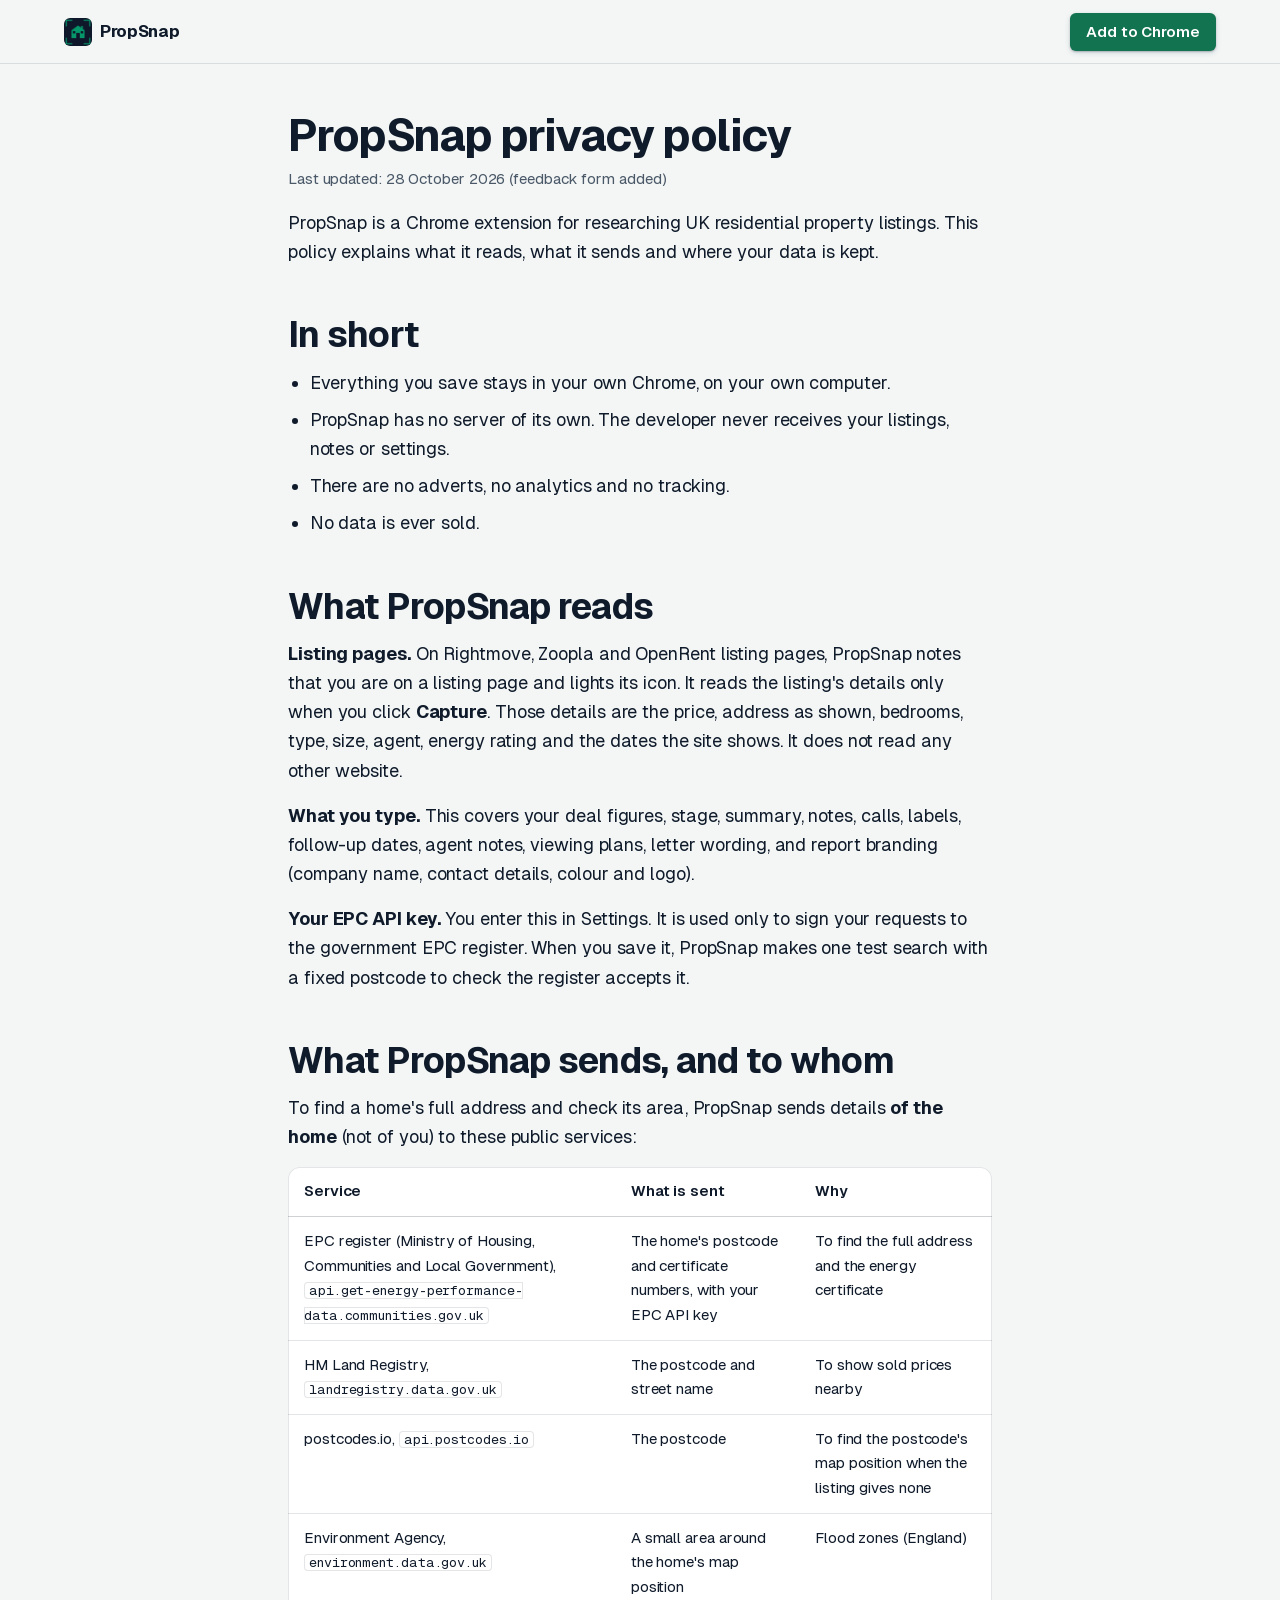
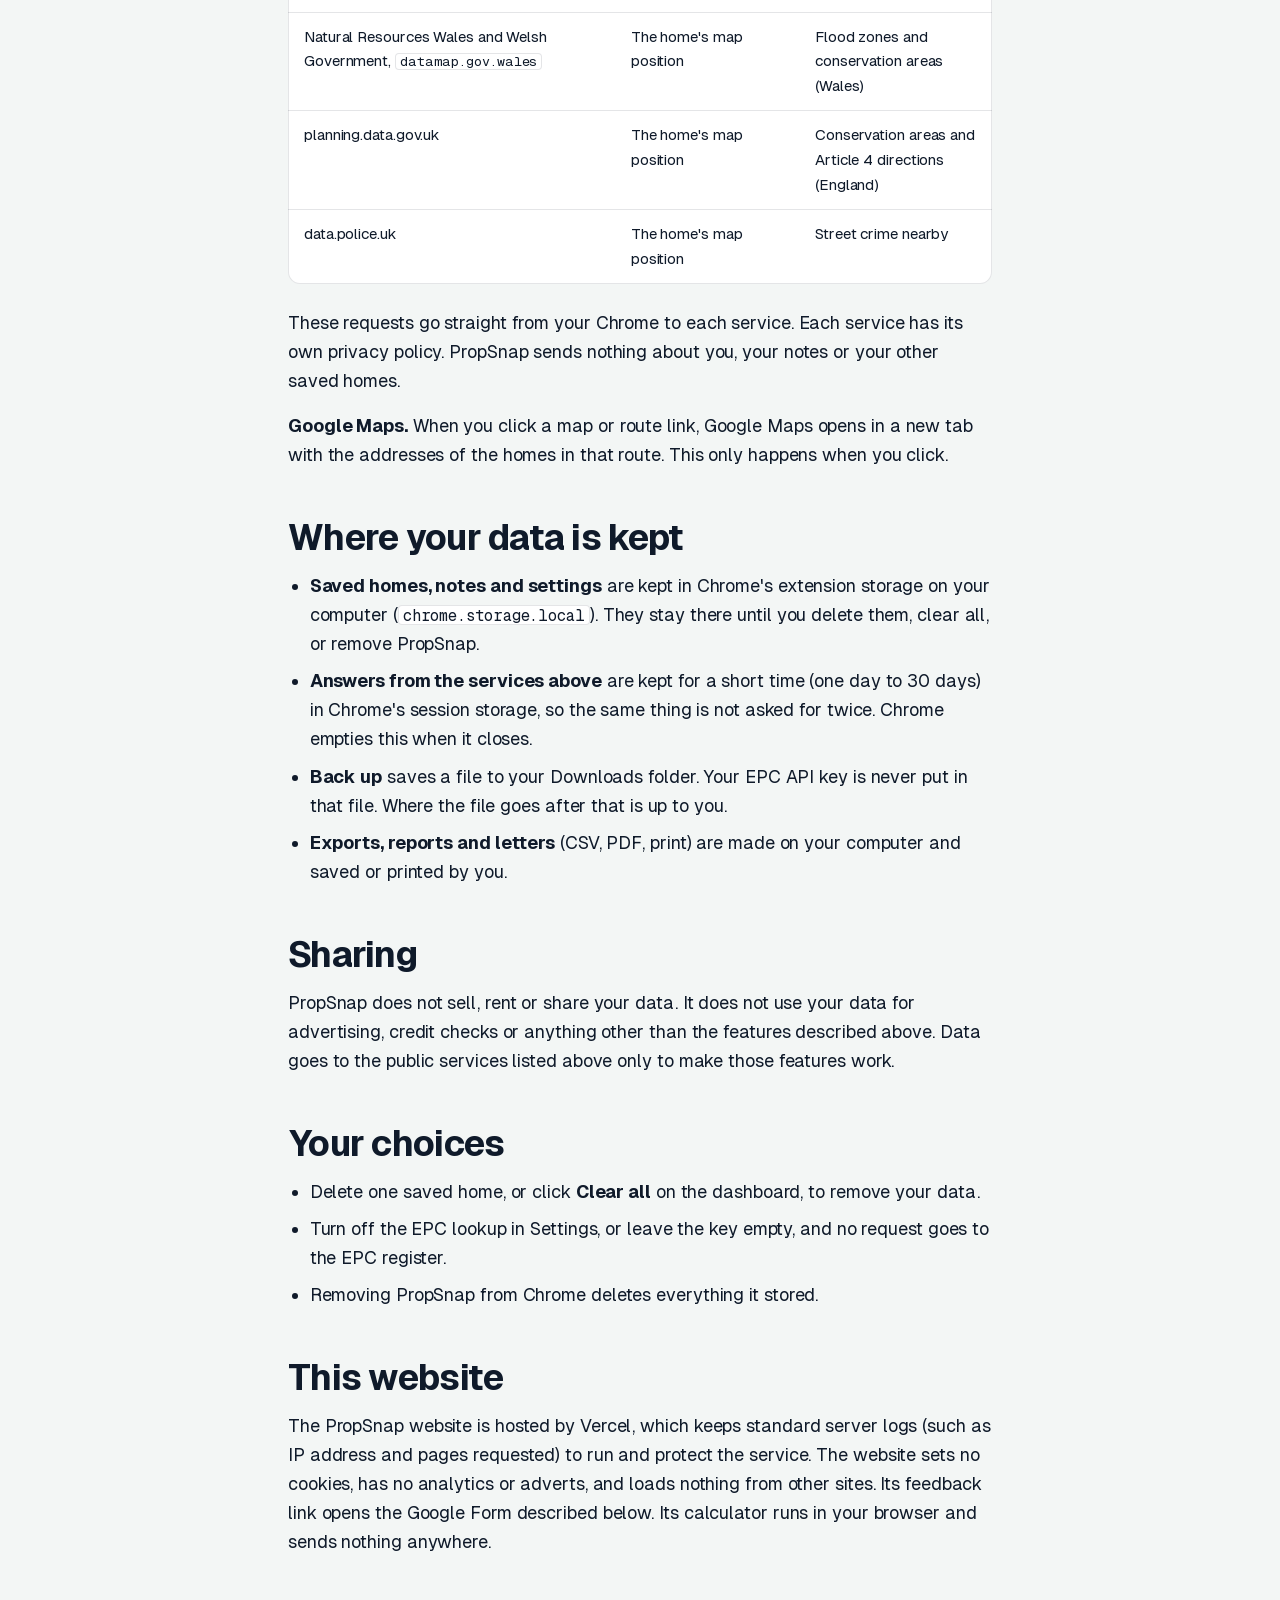
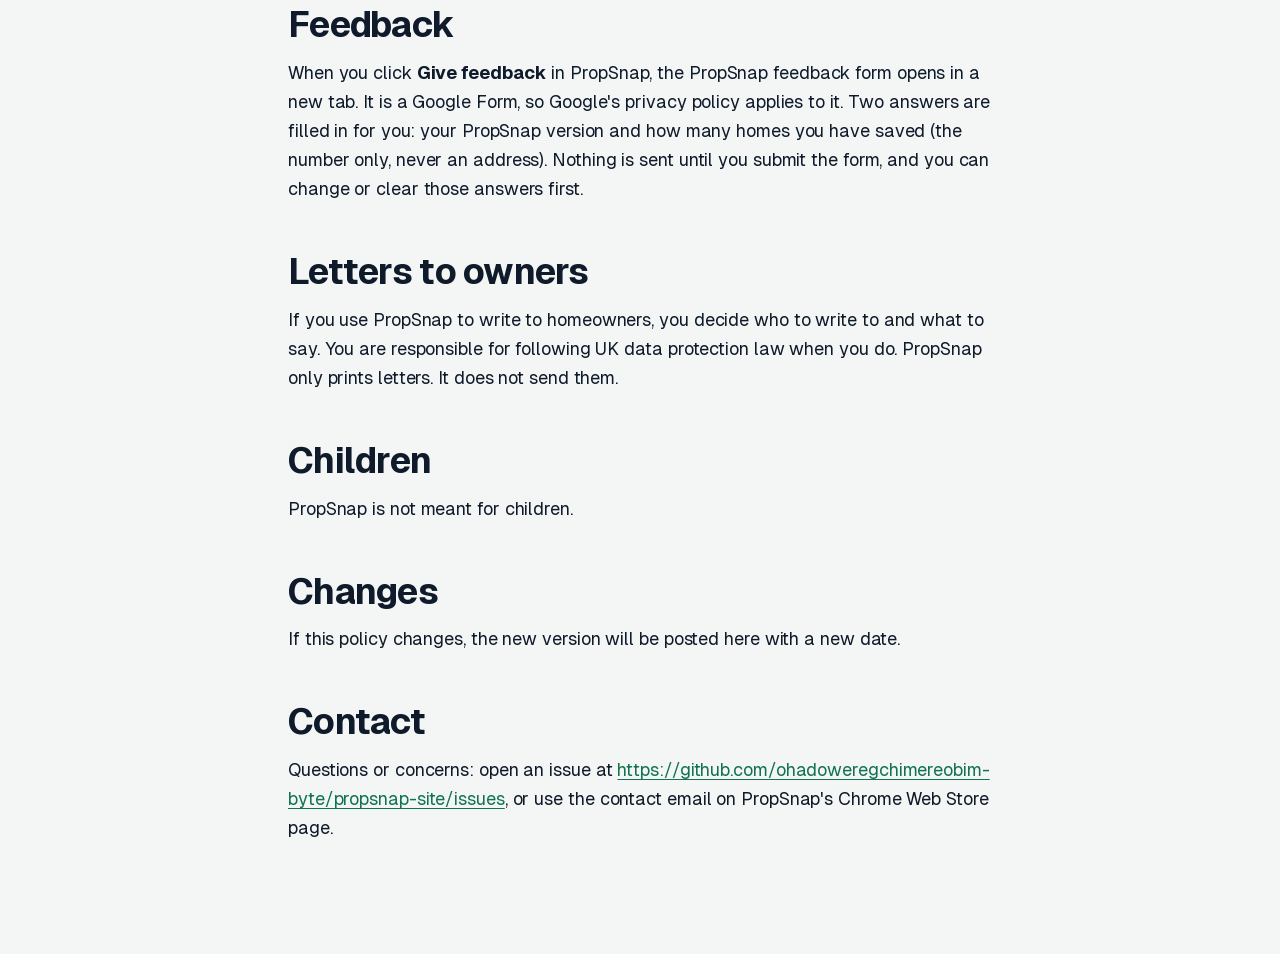
==== commit 955d9a66: "Send "Tell me what's missing" to the feedback form - The landing page's feedback link opens the Prop" ====
--- a/privacy.html
+++ b/privacy.html
@@ -21,7 +21,7 @@
 <main class="sc-wrap doc__body">
 <!-- Generated from PRIVACY.md by tools/build-privacy.mjs. Edit PRIVACY.md, not this file. -->
 <h1>PropSnap privacy policy</h1>
-<p>Last updated: 28 October 2026</p>
+<p>Last updated: 28 October 2026 (feedback form added)</p>
 <p>PropSnap is a Chrome extension for researching UK residential property listings. This policy explains what it reads, what it sends and where your data is kept.</p>
 <h2>In short</h2>
 <ul><li>Everything you save stays in your own Chrome, on your own computer.</li><li>PropSnap has no server of its own. The developer never receives your listings, notes or settings.</li><li>There are no adverts, no analytics and no tracking.</li><li>No data is ever sold.</li></ul>
@@ -41,7 +41,9 @@
 <h2>Your choices</h2>
 <ul><li>Delete one saved home, or click <strong>Clear all</strong> on the dashboard, to remove your data.</li><li>Turn off the EPC lookup in Settings, or leave the key empty, and no request goes to the EPC register.</li><li>Removing PropSnap from Chrome deletes everything it stored.</li></ul>
 <h2>This website</h2>
-<p>The PropSnap website is hosted by Vercel, which keeps standard server logs (such as IP address and pages requested) to run and protect the service. The website sets no cookies, has no analytics or adverts, and loads nothing from other sites. Its calculator runs in your browser and sends nothing anywhere.</p>
+<p>The PropSnap website is hosted by Vercel, which keeps standard server logs (such as IP address and pages requested) to run and protect the service. The website sets no cookies, has no analytics or adverts, and loads nothing from other sites. Its feedback link opens the Google Form described below. Its calculator runs in your browser and sends nothing anywhere.</p>
+<h2>Feedback</h2>
+<p>When you click <strong>Give feedback</strong> in PropSnap, the PropSnap feedback form opens in a new tab. It is a Google Form, so Google's privacy policy applies to it. Two answers are filled in for you: your PropSnap version and how many homes you have saved (the number only, never an address). Nothing is sent until you submit the form, and you can change or clear those answers first.</p>
 <h2>Letters to owners</h2>
 <p>If you use PropSnap to write to homeowners, you decide who to write to and what to say. You are responsible for following UK data protection law when you do. PropSnap only prints letters. It does not send them.</p>
 <h2>Children</h2>
--- a/site.css
+++ b/site.css
@@ -66,8 +66,8 @@
 .chrome {
   position: fixed; inset: 0 0 auto; z-index: var(--sc-z-chrome); height: var(--chrome-h);
   display: flex; align-items: center; gap: var(--sc-5); padding-inline: var(--sc-gutter);
-  background: color-mix(in oklab, var(--sc-canvas) 86%, transparent);
-  backdrop-filter: saturate(1.4) blur(10px);
+  /* Solid, not a blur: a blurred fixed bar repaints on every scroll frame */
+  background: color-mix(in oklab, var(--sc-canvas) 96%, transparent);
   border-bottom: 1px solid var(--line);
 }
 .chrome__brand { display: inline-flex; align-items: center; gap: var(--sc-2); color: var(--sc-ink); text-decoration: none; font-weight: 700; letter-spacing: -0.02em; font-size: 1.05rem; }
@@ -92,7 +92,7 @@
 
 /* ------------------------------------------------- pinned stage layout -- */
 .stage {
-  display: flex; align-items: center;
+  display: flex; align-items: center; min-height: 100svh;
   padding: calc(var(--chrome-h) + var(--sc-5)) var(--sc-gutter) var(--sc-5);
 }
 
@@ -138,7 +138,7 @@
 .popup__head { display: flex; align-items: center; gap: var(--sc-2); font-size: var(--sc-t-sm); }
 .popup__head img { border-radius: 4px; }
 .popup__btn {
-  margin-left: auto; padding: 6px 12px; border-radius: var(--sc-r-sm);
+  margin-left: auto; padding: 6px 12px; border: 0; border-radius: var(--sc-r-sm); cursor: pointer; font-family: inherit;
   background: var(--sc-accent); color: var(--sc-accent-ink); font-weight: 600; font-size: var(--sc-t-xs);
   /* pressed while the capture runs, released once the address is found */
   transform: translateY(calc(clamp(0, (var(--sc-p, 0) - 0.12) * 40, 1) * clamp(0, (0.56 - var(--sc-p, 0)) * 40, 1) * 1px));
@@ -147,6 +147,10 @@
 .popup__status { position: relative; height: 1.6em; margin-top: var(--sc-3); font-size: var(--sc-t-sm); color: var(--sc-ink-soft); }
 .popup__status p { position: absolute; inset: 0 auto auto 0; margin: 0; white-space: nowrap; }
 .popup__status .is-found { color: var(--ok); font-weight: 600; }
+/* Each step shows between --a and --b of the capture (0 to 1), played on load */
+.fade {
+  opacity: calc(clamp(0, (var(--sc-p, 0) - var(--a)) / 0.04, 1) * clamp(0, (var(--b) - var(--sc-p, 0)) / 0.04, 1));
+}
 
 .rows { margin: var(--sc-3) 0 0; }
 .row { display: grid; grid-template-columns: 7.5rem 1fr; gap: var(--sc-3); padding: var(--sc-3) 0; border-top: 1px solid var(--line); }
@@ -204,16 +208,26 @@
 .band--b { background: #1db35a; color: #04140a; }
 
 /* ------------------------------------------------- Act 3: the toolkit -- */
-.tool {
-  width: 100%; max-width: var(--sc-maxw); margin-inline: auto;
-  display: grid; grid-template-columns: minmax(0, 4fr) minmax(0, 7fr); gap: clamp(2rem, 4vw, 4rem); align-items: center;
-}
-.tool__steps { position: relative; margin-top: var(--sc-6); min-height: 13rem; }
-.tool__step { position: absolute; inset: 0 0 auto 0; }
-.tool__step h3 { margin: 0; font-size: var(--sc-t-lg); font-weight: 650; letter-spacing: -0.02em; }
-.tool__step p { margin: var(--sc-3) 0 0; color: var(--sc-ink-soft); max-width: 44ch; line-height: 1.55; text-wrap: pretty; }
+.act-toolkit { padding-top: var(--sc-7); }
+.tool { display: grid; grid-template-columns: minmax(0, 4fr) minmax(0, 7fr); gap: clamp(2rem, 4vw, 4rem); align-items: center; }
+.tool__steps { display: grid; gap: var(--sc-2); margin-top: var(--sc-5); }
+.tool__step {
+  display: grid; gap: var(--sc-1); width: 100%; text-align: left; cursor: pointer;
+  padding: var(--sc-4); border: 0; border-radius: var(--sc-r-md); background: transparent; color: var(--sc-ink); font: inherit;
+  transition: background-color var(--sc-d-fast) var(--sc-ease-out), box-shadow var(--sc-d-fast) var(--sc-ease-out);
+}
+.tool__step.is-active { background: var(--sc-surface); box-shadow: var(--sc-e1), inset 0 0 0 1px var(--line-strong); }
+@media (hover: hover) and (pointer: fine) { .tool__step:not(.is-active):hover { background: color-mix(in oklab, var(--sc-surface) 60%, transparent); } }
+.tool__h { font-size: var(--sc-t-lg); font-weight: 650; letter-spacing: -0.02em; }
+.tool__p { color: var(--sc-ink-soft); font-size: var(--sc-t-sm); line-height: 1.55; max-width: 46ch; }
+.tool__step:not(.is-active) .tool__p { display: none; }
 .tool__screen { position: relative; aspect-ratio: 1280 / 800; }
-.shot { position: absolute; inset: 0; margin: 0; border-radius: var(--sc-r-md); overflow: hidden; background: var(--sc-surface); box-shadow: var(--sc-e3), inset 0 0 0 1px var(--line); }
+.shot {
+  position: absolute; inset: 0; margin: 0; border-radius: var(--sc-r-md); overflow: hidden;
+  background: var(--sc-surface); box-shadow: var(--sc-e3), inset 0 0 0 1px var(--line);
+  opacity: 0; transition: opacity var(--sc-d-base) var(--sc-ease-out);
+}
+.shot.is-active { opacity: 1; }
 .shot img { display: block; width: 100%; height: 100%; object-fit: cover; object-position: top left; }
 .shot__note { position: absolute; top: 100%; left: 0; padding-left: 0; }
 
@@ -289,9 +303,9 @@
   .facts { grid-template-columns: 1fr; grid-template-areas: "intro" "sold" "area"; }
   .checks li { grid-template-columns: 1fr; gap: 2px; }
 
-  .tool { grid-template-columns: 1fr; gap: var(--sc-5); align-content: start; }
-  .tool__steps { margin-top: var(--sc-4); min-height: 11rem; }
-  .tool__step p { font-size: var(--sc-t-sm); }
+  .stage { min-height: 0; }
+  .tool { grid-template-columns: 1fr; gap: var(--sc-5); }
+  .tool__steps { margin-top: var(--sc-4); }
   /* A whole desktop screen is unreadable at phone width: show its top-left corner larger */
   .tool__screen { aspect-ratio: 1 / 1; }
   .shot img { width: auto; max-width: none; height: 100%; }
@@ -309,6 +323,7 @@
 @media (prefers-reduced-motion: reduce) {
   .glyph::after { transform: none; opacity: calc(1 - var(--lift)); }
   .popup__btn { transform: none; }
+  .shot { transition: none; }
 }
 
 /* --------------------------------------------- privacy and other docs -- */
